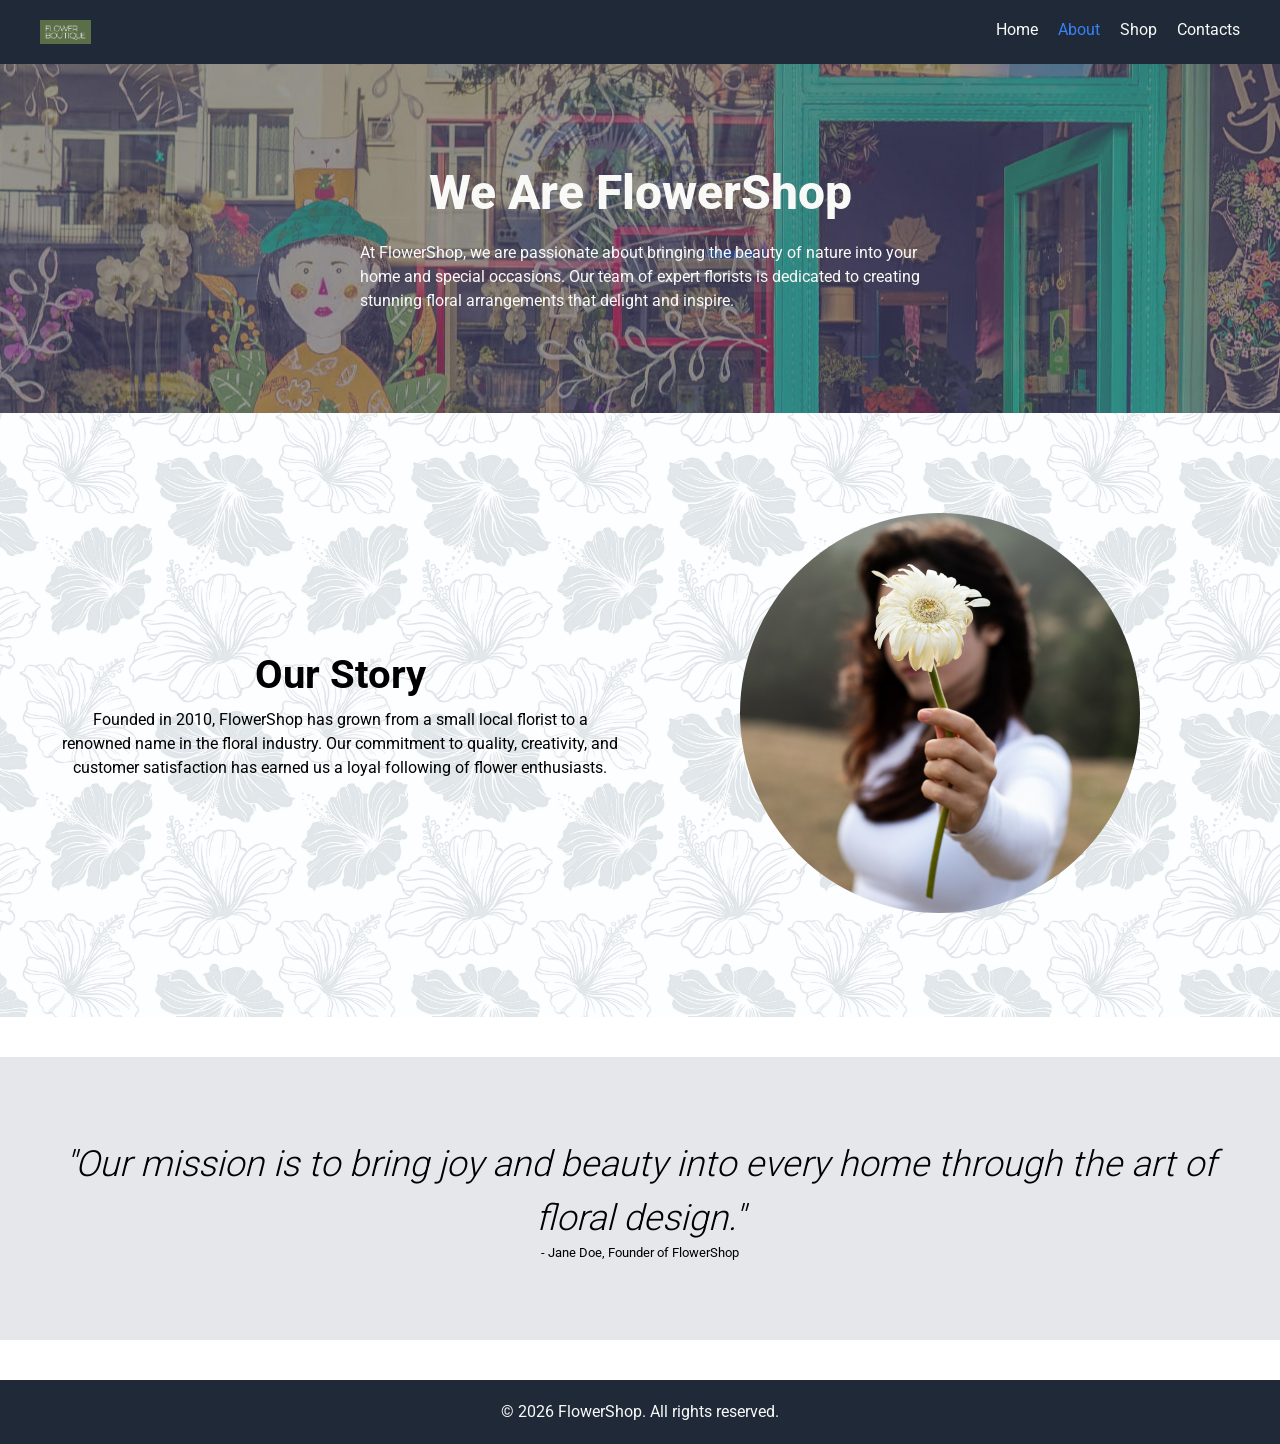
==== pages/about.html @ f0920a7b "Merge branch 'main' of https://github.com/andreadx95/flower-shop" ====
<!DOCTYPE html>
<html lang="en">

<head>
    <meta charset="UTF-8">
    <meta name="viewport" content="width=device-width, initial-scale=1.0">
    <link rel="stylesheet" href="../css/styles.css">
    <title>FlowerShop</title>
</head>

<body>
    <header>
        <nav class="d-flex space-between container">
            <div class="logo">
                <a href="../index.html"><img src="../images/logo.webp" alt="FlowerShop Logo"></a>
            </div>
            <input type="checkbox" id="menu-toggle" />
            <label for="menu-toggle" class="hamburger">
                ☰
            </label>
            <ul class="d-flex menu fade-in">
                <li><a href="../index.html">Home</a></li>
                <li><a href="about.html" class="active">About</a></li>
                <li><a href="shop.html">Shop</a></li>
                <li><a href="contacts.html">Contacts</a></li>
            </ul>
        </nav>
    </header>
    <main>
        <section class="hero hero__about">
            <div class="container d-flex space-between fade-in flex-wrap relative justify-center">
                <div class="col d-flex flex-column justify-center align-center">
                    <h1>We Are FlowerShop</h1>
                    <p>At FlowerShop, we are passionate about bringing the beauty of nature into your home and special
                        occasions. Our team of expert florists is dedicated to creating stunning floral arrangements
                        that
                        delight and inspire.</p>
                </div>
        </section>
        <section class="fade-in relative about__story">
            <div class="container d-flex align-center">
                <div class="col">
                    <h2>Our Story</h2>
                    <p>Founded in 2010, FlowerShop has grown from a small local florist to a renowned name in the floral
                        industry. Our commitment to quality, creativity, and customer satisfaction has earned us a loyal
                        following of flower enthusiasts.</p>
                </div>
                <div class="col">
                    <img class="border-radius-full tilt-in-fwd-tr" src="../images/test.jpg"
                        alt="Beautiful Flower Arrangement">
                </div>
            </div>

            </div>
        </section>
        <section class="fade-in relative quotes">
            <div class="container d-flex flex-column align-center">
                <p>"Our mission is to bring joy and beauty into every home through the art of floral design."</p>
                <small>- Jane Doe, Founder of FlowerShop</small>
            </div>
        </section>
    </main>
    <footer>
        <div class="container">
            <p>&copy; 2026 FlowerShop. All rights reserved.</p>
        </div>
    </footer>
</body>

</html>
---- css/styles.css ----
@import './utils.css';
@import './anims.css';

:root {
  /* Colors */
  --color-dark-bg: #1F2937;
  --color-light-text: #F9FAF8;
  --color-secondary-text: #E5E7EB;
  --color-button: #3882F6;
  --color-quote-bg: #E5E7EB;

  /* Font sizes */
  --fs-hero-main: 48px;
  --fs-hero-secondary: 18px;
  --fs-header-logo: 24px;
  --fs-info-header: 36px;
  --fs-quote: 36px;

  /* Font weights */
  --fw-extra-bold: 800;
  --fw-light: 300;
}

@font-face {
  font-family: 'Roboto';
  src: url('../fonts/roboto.woff2') format('woff2');
  font-style: normal;
}

/* Reset */
* {
  margin: 0;
  padding: 0;
  box-sizing: border-box;
}

html, body {
  height: 100%;
  font-family: 'Roboto', sans-serif;
}

p {
  line-height: 1.5;
}

body {
  display: flex;
  flex-direction: column;
}

main {
  flex: 1;
}

.logo img {
  height: 24px;
  width: auto;
  display: block;
}
h1 { font-size: 48px; }
h2 { font-size: 40px; }
h3 { font-size: 32px; }
h4 { font-size: 24px; }
h5 { font-size: 20px; }
h6 { font-size: 18px; }

@media (max-width: 768px) {
  h1 { font-size: 36px; }
  h2 { font-size: 30px; }
  h3 { font-size: 24px; }
  h4 { font-size: 20px; }
  h5 { font-size: 18px; }
  h6 { font-size: 16px; }
}

h1,h2,h3,h4,h5,h6 {
  margin-bottom: 10px;
}

header {
  background-color: var(--color-dark-bg);
  color: var(--color-light-text);
  padding: 20px 30px;
  position: sticky;
  top: 0;
  z-index: 999;
}

footer {
  background-color: var(--color-dark-bg);
  color: var(--color-light-text);
  text-align: center;
  padding: 20px;
}

img {
  max-width: 100%;
  height: auto;
}

button, .btn {
  background: var(--color-button);
  padding: 10px 30px;
  border-radius: 20px;
  color: white;
  border: 0;
  font-weight: bold;
  cursor: pointer;
}

button:hover, .btn:hover {
  background: #2a6ad1;
}

button.outline, .btn.outline {
  background: transparent;
  border: 2px solid white ;
  color: white;
}


nav .menu {
    list-style: none;
    gap: 20px;
    color: var(--color-light-text);
}

nav .menu a {
    text-decoration: none;
    color: var(--color-light-text);
}

nav .menu a.active {
    text-decoration: none;
    color: var(--color-button);
}

nav .menu a:hover {
    text-decoration: underline;
    color: var(--color-button);
}

nav .menu li {
    padding: 10px 0;
}

/* Mobile Nav */
nav {
  position: relative;
}

#menu-toggle {
  display: none;
}

.hamburger {
  font-size: 20px;
  cursor: pointer;
  display: inline-block;
}

nav .menu {
  padding: 0;
  margin: 0;
  display: none;
}

nav #menu-toggle:checked ~ .menu {
  display: block;
  width: 100%;
  position: absolute;
  left: 0;
  top: 150%;
  background: #0000005c;
  backdrop-filter: blur(20px);
  padding: 30px;
  z-index: 999;
  border-radius: 20px;
}

@media (min-width: 769px) {
  nav .menu {
    display: flex;
    gap: 20px;
  }
  .hamburger {
    display: none;
  }

  nav .menu li {
  padding: 0px;

}
}

section {
  padding: 80px 0;
  overflow: hidden; /* Temporary fix for overflow issues */
}


.call-to-action {
  background-color: var(--color-button);
  color: white;
  text-align: center;
  padding: 20px 50px;
  border-radius: 10px;
  margin: 40px auto;
}

.call-to-action .container {
  padding: 0px 10%;
}


.quotes {
  background-color: var(--color-quote-bg);
  margin: 40px 0;
}

.quotes p {
  font-size: var(--fs-quote);
  font-style: italic;
  text-align: center;
  font-weight: var(--fw-light);
}

.hero {
  background-color: var(--color-dark-bg);
  color: var(--color-light-text);
}

.hero img {
  width: 380px;
  height: 220px;
  object-fit: cover;
  border-radius: 10px;
}

.hero h1{
  font-size: var(--fs-hero-main);
  font-weight: var(--fw-extra-bold);
  margin-bottom: 20px;  
}

.hero__about {
 background-image: url('../images/about.jpg');
  background-position: center;
  background-attachment: fixed;
}

.hero__shop {
  background-image: url('../images/mainbanner.webp');
  background-attachment: fixed;
  background-position: 0% 75%;
}

.hero__shop input[type="text"] {
  padding: 20px;
  width: 100%;
  border-radius: 30px;
  border: 0;
  margin-top: 30px;
  font-size: 1rem;
  background: #fff8;
  transform: scale(1);
  transition: all 0.3s ease;
}

.hero__shop input[type="text"]:focus {
  outline: none;
  background: #fff;
  transform: scale(1.2);
  transition: all 0.3s ease;
}

.product-card {
  flex: 0 0 200px;
  text-align: center;
}

.product-card img {
  width: 200px;
  height: 200px;
  object-fit: cover;
  border-radius: 8px;
  margin-bottom: 10px;
}

.product-card a {
    text-decoration: none;
}

.product-quantity {
  padding: 7px;
  border-radius: 14px;
  border: 1px solid #ccc;
}

@media (max-width: 768px) {
  .product-card {
    flex: 0 0 calc(50% - 15px); 
  }
}

.product-price {
  color: var(--color-button);
  font-size: 1.2rem;
  margin: 10px 0;
}
.faq-item {
  margin-bottom: 10px;
  border: 1px solid #ddd;
  border-radius: 8px;
  overflow: hidden;
  background: #fff;
}

.faq-item input {
  display: none;
}

.faq-title {
  display: block;
  padding: 14px;
  cursor: pointer;
  font-weight: 600;
  background: #f3f3f3;
}

.faq-content {
  max-height: 0;
  overflow: hidden;
  transition: max-height 0.3s ease;
  padding: 0 14px;
}

.faq-item input:checked ~ .faq-content {
  max-height: 300px;
  padding: 14px;
}

.about__story {
  text-align: center;
  background: url(../images/pattern.webp);
  background-size: 20%;
}
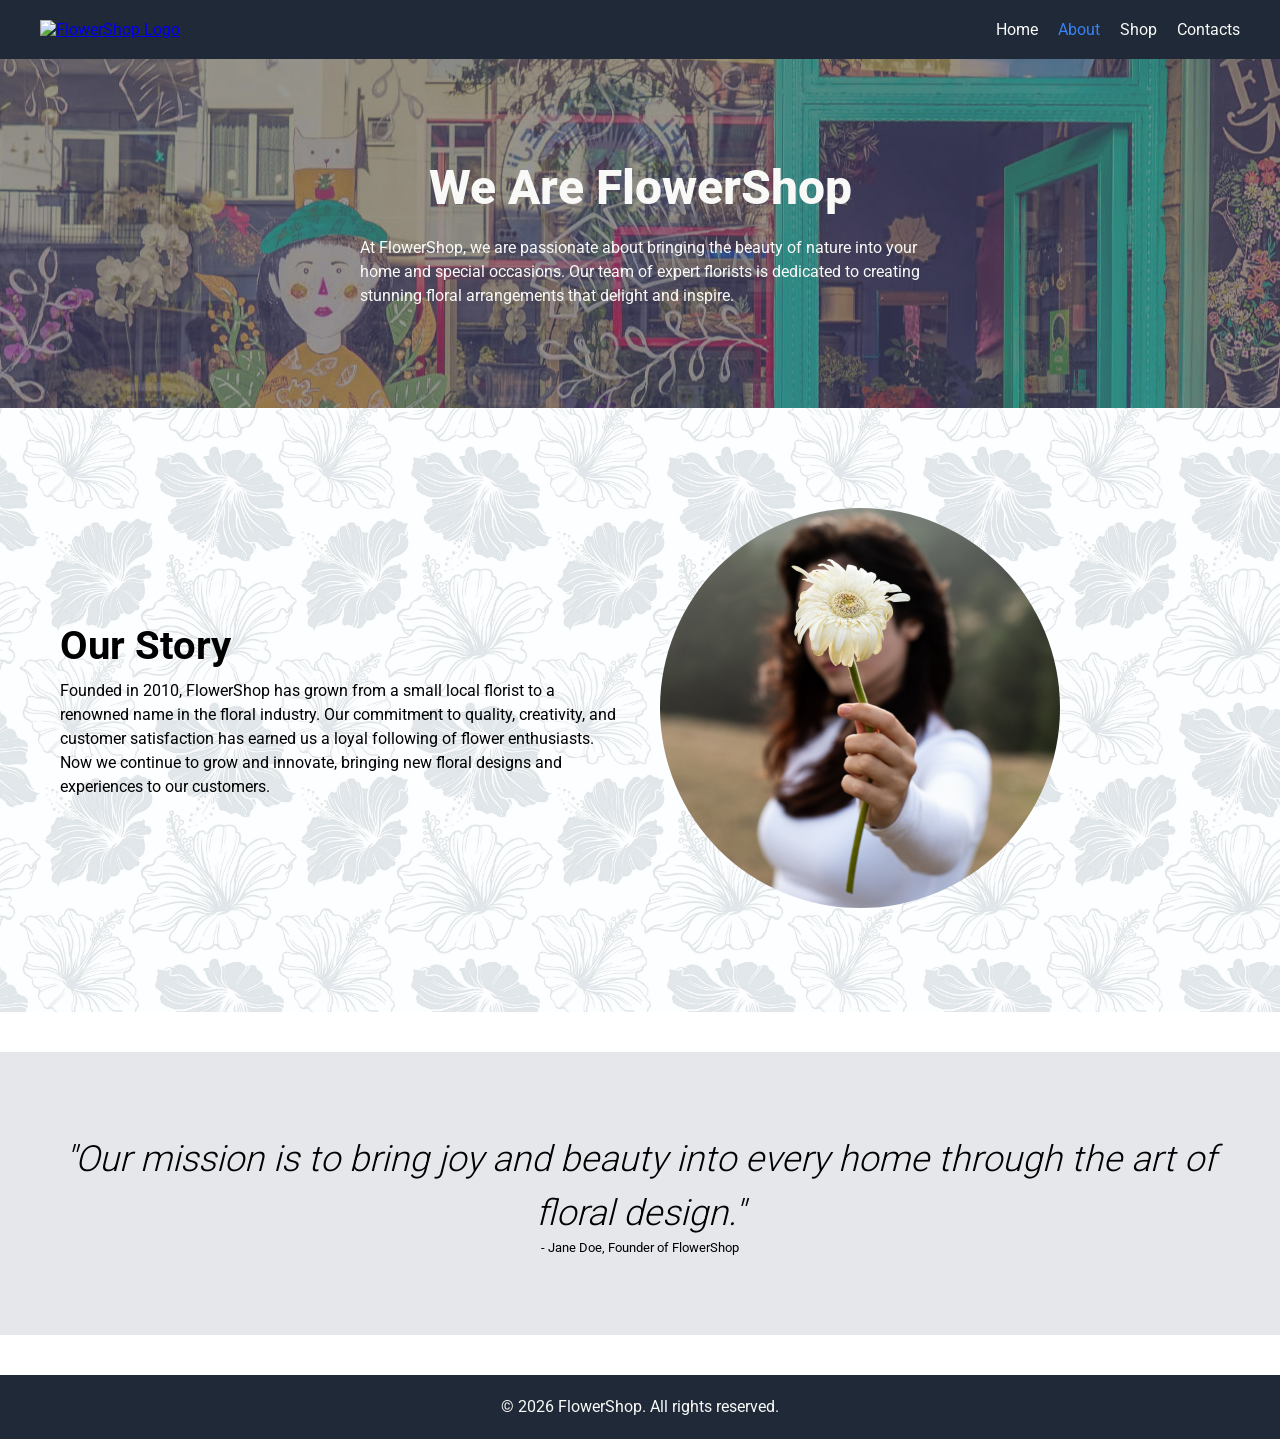
==== commit 4992d112: "Remove center alignment from about story section and update content for improved narrative flow" ====
--- a/pages/about.html
+++ b/pages/about.html
@@ -12,7 +12,7 @@
     <header>
         <nav class="d-flex space-between container">
             <div class="logo">
-                <a href="../index.html"><img src="../images/logo.webp" alt="FlowerShop Logo"></a>
+                <a href="../index.html"><img src="../images/logo.png" alt="FlowerShop Logo"></a>
             </div>
             <input type="checkbox" id="menu-toggle" />
             <label for="menu-toggle" class="hamburger">
@@ -35,6 +35,7 @@
                         occasions. Our team of expert florists is dedicated to creating stunning floral arrangements
                         that
                         delight and inspire.</p>
+
                 </div>
         </section>
         <section class="fade-in relative about__story">
@@ -44,6 +45,9 @@
                     <p>Founded in 2010, FlowerShop has grown from a small local florist to a renowned name in the floral
                         industry. Our commitment to quality, creativity, and customer satisfaction has earned us a loyal
                         following of flower enthusiasts.</p>
+
+                    <p>Now we continue to grow and innovate, bringing new floral designs and experiences to our
+                        customers.</p>
                 </div>
                 <div class="col">
                     <img class="border-radius-full tilt-in-fwd-tr" src="../images/test.jpg"
--- a/css/styles.css
+++ b/css/styles.css
@@ -52,11 +52,6 @@
   flex: 1;
 }
 
-.logo img {
-  height: 24px;
-  width: auto;
-  display: block;
-}
 h1 { font-size: 48px; }
 h2 { font-size: 40px; }
 h3 { font-size: 32px; }
@@ -230,13 +225,6 @@
   color: var(--color-light-text);
 }
 
-.hero img {
-  width: 380px;
-  height: 220px;
-  object-fit: cover;
-  border-radius: 10px;
-}
-
 .hero h1{
   font-size: var(--fs-hero-main);
   font-weight: var(--fw-extra-bold);
@@ -275,16 +263,7 @@
 }
 
 .product-card {
-  flex: 0 0 200px;
-  text-align: center;
-}
-
-.product-card img {
-  width: 200px;
-  height: 200px;
-  object-fit: cover;
-  border-radius: 8px;
-  margin-bottom: 10px;
+    flex: 0 0 calc(25% - 15px); 
 }
 
 .product-card a {
@@ -341,7 +320,6 @@
 }
 
 .about__story {
-  text-align: center;
   background: url(../images/pattern.webp);
   background-size: 20%;
 }
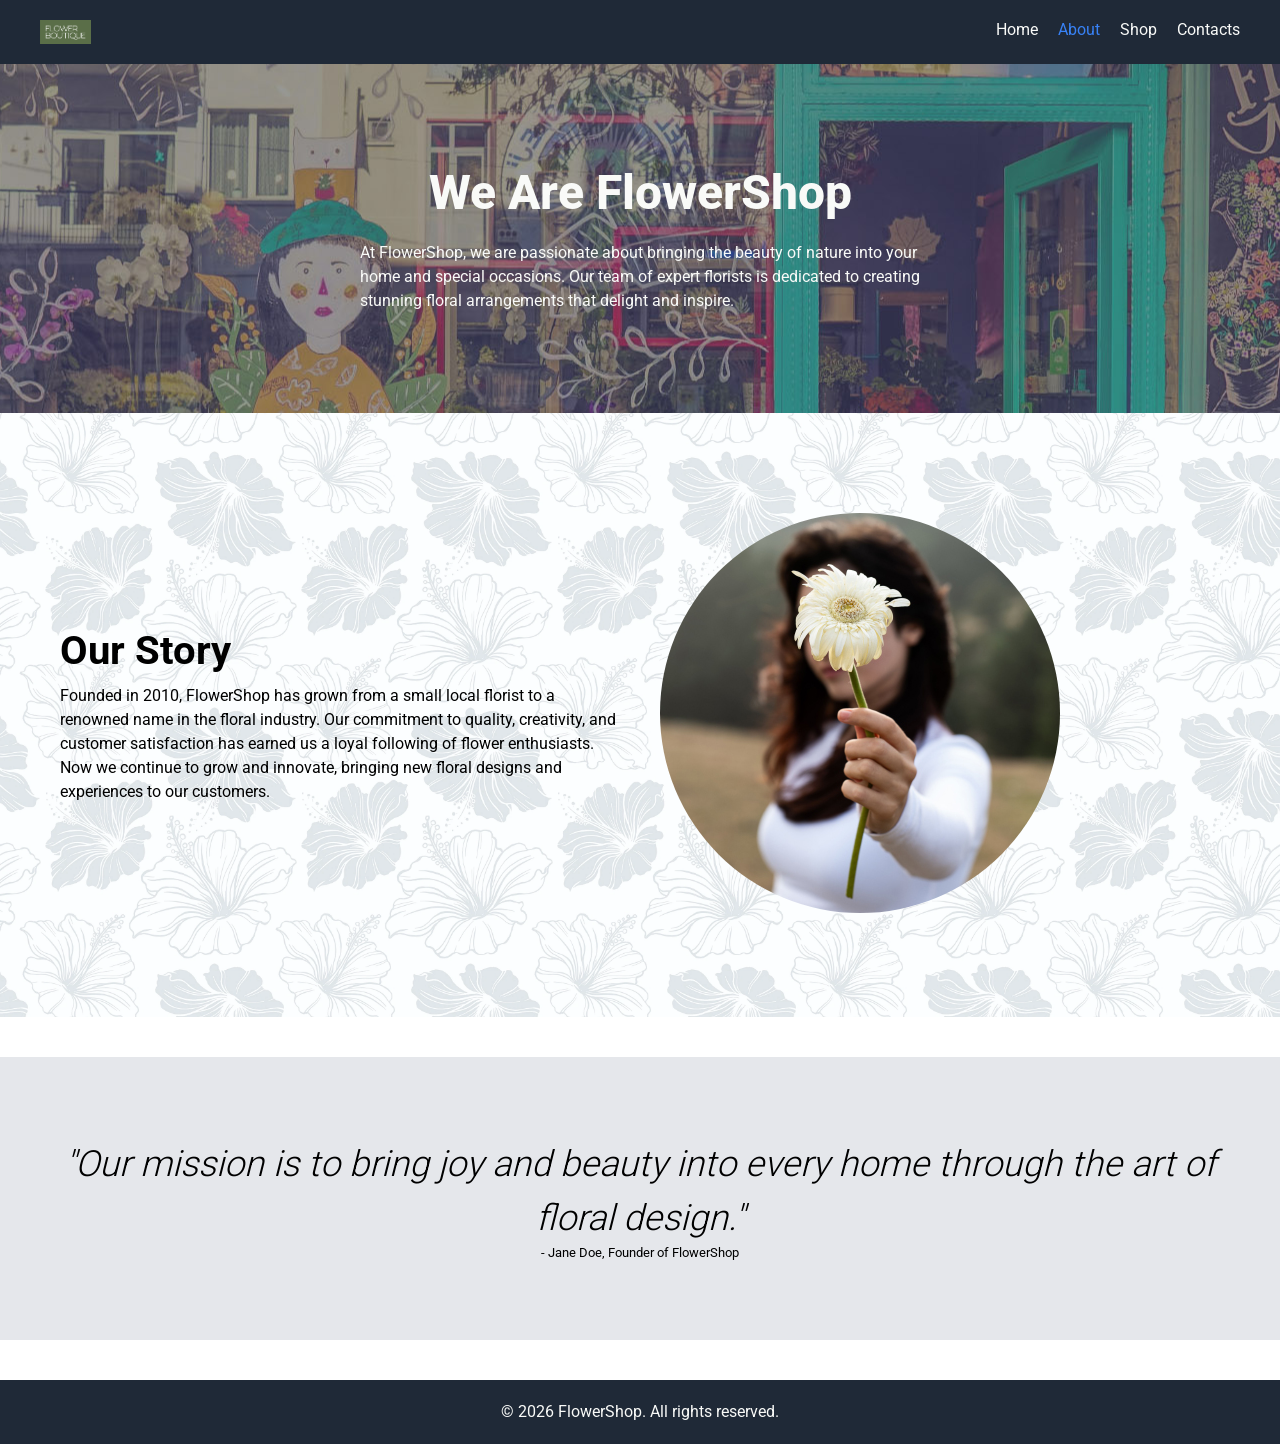
==== commit a0f22a03: "Merge branch 'main' of https://github.com/andreadx95/flower-shop" ====
--- a/pages/about.html
+++ b/pages/about.html
@@ -12,7 +12,7 @@
     <header>
         <nav class="d-flex space-between container">
             <div class="logo">
-                <a href="../index.html"><img src="../images/logo.png" alt="FlowerShop Logo"></a>
+                <a href="../index.html"><img src="../images/logo.webp" alt="FlowerShop Logo"></a>
             </div>
             <input type="checkbox" id="menu-toggle" />
             <label for="menu-toggle" class="hamburger">
--- a/css/styles.css
+++ b/css/styles.css
@@ -52,6 +52,11 @@
   flex: 1;
 }
 
+.logo img {
+  height: 24px;
+  width: auto;
+  display: block;
+}
 h1 { font-size: 48px; }
 h2 { font-size: 40px; }
 h3 { font-size: 32px; }
@@ -225,6 +230,13 @@
   color: var(--color-light-text);
 }
 
+.hero img {
+  width: 380px;
+  height: 220px;
+  object-fit: cover;
+  border-radius: 10px;
+}
+
 .hero h1{
   font-size: var(--fs-hero-main);
   font-weight: var(--fw-extra-bold);
@@ -263,7 +275,16 @@
 }
 
 .product-card {
-    flex: 0 0 calc(25% - 15px); 
+  flex: 0 0 200px;
+  text-align: center;
+}
+
+.product-card img {
+  width: 200px;
+  height: 200px;
+  object-fit: cover;
+  border-radius: 8px;
+  margin-bottom: 10px;
 }
 
 .product-card a {
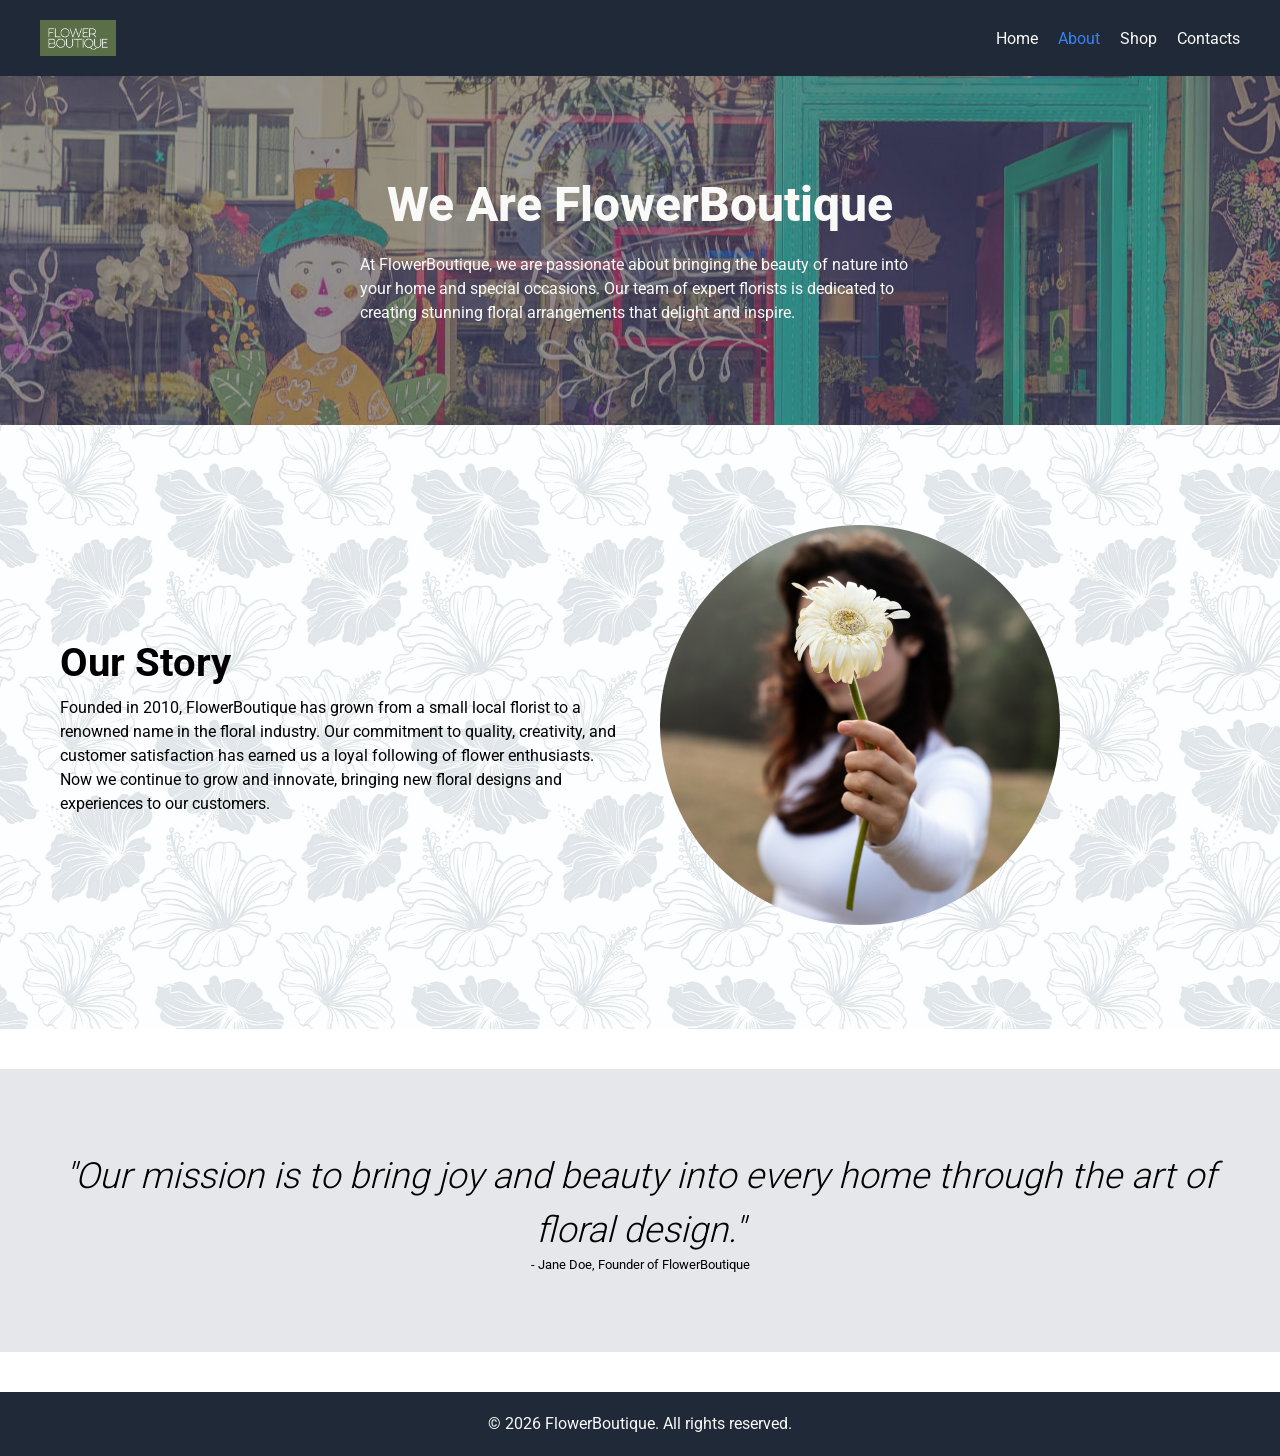
==== commit 1ed35a5a: "flowershop name I have changed the name of the shop from flower shop to flower boutique as the logo " ====
--- a/pages/about.html
+++ b/pages/about.html
@@ -5,14 +5,14 @@
     <meta charset="UTF-8">
     <meta name="viewport" content="width=device-width, initial-scale=1.0">
     <link rel="stylesheet" href="../css/styles.css">
-    <title>FlowerShop</title>
+    <title>FlowerBoutique</title>
 </head>
 
 <body>
     <header>
         <nav class="d-flex space-between container">
             <div class="logo">
-                <a href="../index.html"><img src="../images/logo.webp" alt="FlowerShop Logo"></a>
+                <a href="../index.html"><img src="../images/logo.webp" alt="FlowerBoutique Logo"></a>
             </div>
             <input type="checkbox" id="menu-toggle" />
             <label for="menu-toggle" class="hamburger">
@@ -30,8 +30,8 @@
         <section class="hero hero__about">
             <div class="container d-flex space-between fade-in flex-wrap relative justify-center">
                 <div class="col d-flex flex-column justify-center align-center">
-                    <h1>We Are FlowerShop</h1>
-                    <p>At FlowerShop, we are passionate about bringing the beauty of nature into your home and special
+                    <h1>We Are FlowerBoutique</h1>
+                    <p>At FlowerBoutique, we are passionate about bringing the beauty of nature into your home and special
                         occasions. Our team of expert florists is dedicated to creating stunning floral arrangements
                         that
                         delight and inspire.</p>
@@ -42,7 +42,7 @@
             <div class="container d-flex align-center">
                 <div class="col">
                     <h2>Our Story</h2>
-                    <p>Founded in 2010, FlowerShop has grown from a small local florist to a renowned name in the floral
+                    <p>Founded in 2010, FlowerBoutique has grown from a small local florist to a renowned name in the floral
                         industry. Our commitment to quality, creativity, and customer satisfaction has earned us a loyal
                         following of flower enthusiasts.</p>
 
@@ -60,13 +60,13 @@
         <section class="fade-in relative quotes">
             <div class="container d-flex flex-column align-center">
                 <p>"Our mission is to bring joy and beauty into every home through the art of floral design."</p>
-                <small>- Jane Doe, Founder of FlowerShop</small>
+                <small>- Jane Doe, Founder of FlowerBoutique</small>
             </div>
         </section>
     </main>
     <footer>
         <div class="container">
-            <p>&copy; 2026 FlowerShop. All rights reserved.</p>
+            <p>&copy; 2026 FlowerBoutique. All rights reserved.</p>
         </div>
     </footer>
 </body>
--- a/css/styles.css
+++ b/css/styles.css
@@ -53,7 +53,7 @@
 }
 
 .logo img {
-  height: 24px;
+  height: 36px;
   width: auto;
   display: block;
 }
@@ -118,6 +118,9 @@
   color: white;
 }
 
+nav {
+  align-items: center;
+}
 
 nav .menu {
     list-style: none;
@@ -289,6 +292,7 @@
 
 .product-card a {
     text-decoration: none;
+    color: black;
 }
 
 .product-quantity {
@@ -343,4 +347,7 @@
 .about__story {
   background: url(../images/pattern.webp);
   background-size: 20%;
+}
+.section-tight {
+  padding: 20px 0;
 }
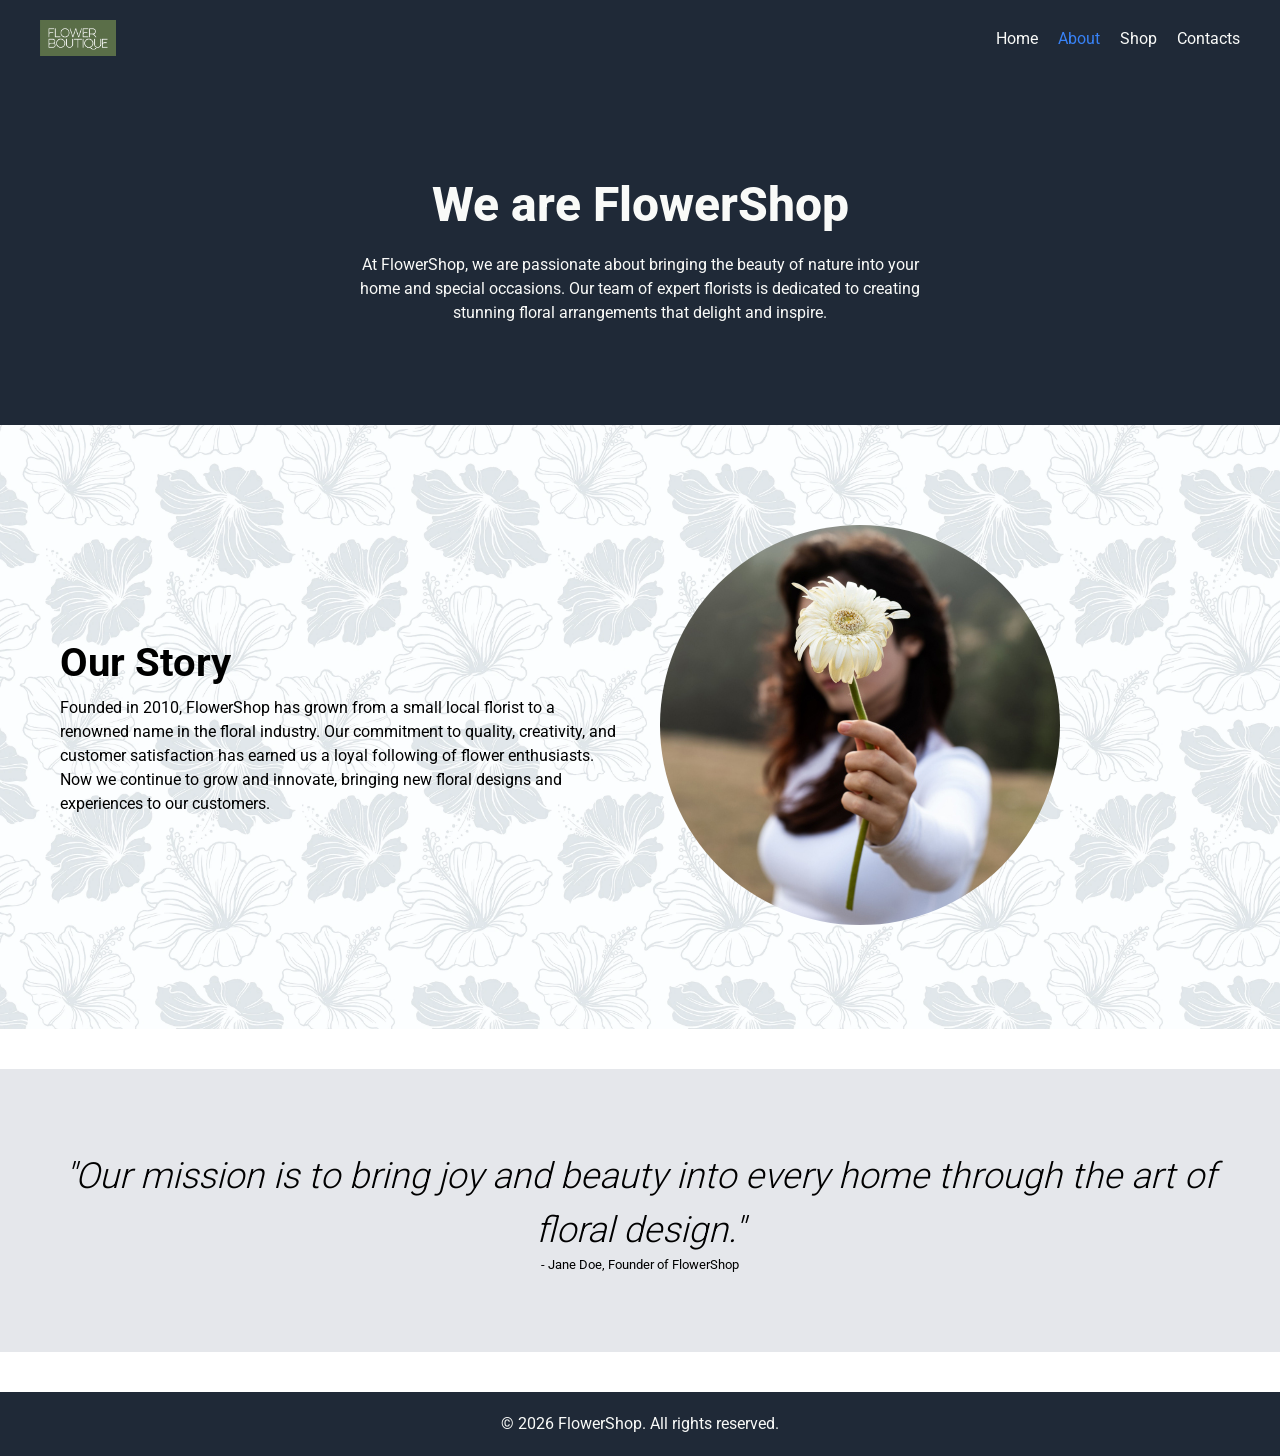
==== commit e8383354: "Update hero sections in about and shop pages for improved content presentation" ====
--- a/pages/about.html
+++ b/pages/about.html
@@ -5,14 +5,14 @@
     <meta charset="UTF-8">
     <meta name="viewport" content="width=device-width, initial-scale=1.0">
     <link rel="stylesheet" href="../css/styles.css">
-    <title>FlowerBoutique</title>
+    <title>FlowerShop</title>
 </head>
 
 <body>
     <header>
         <nav class="d-flex space-between container">
             <div class="logo">
-                <a href="../index.html"><img src="../images/logo.webp" alt="FlowerBoutique Logo"></a>
+                <a href="../index.html"><img src="../images/logo.webp" alt="FlowerShop Logo"></a>
             </div>
             <input type="checkbox" id="menu-toggle" />
             <label for="menu-toggle" class="hamburger">
@@ -30,8 +30,10 @@
         <section class="hero hero__about">
             <div class="container d-flex space-between fade-in flex-wrap relative justify-center">
                 <div class="col d-flex flex-column justify-center align-center">
-                    <h1>We Are FlowerBoutique</h1>
-                    <p>At FlowerBoutique, we are passionate about bringing the beauty of nature into your home and special
+                    <h1>We are FlowerShop</h1>
+                    <p style="text-align: center;">At FlowerShop, we are passionate about bringing the beauty of
+                        nature
+                        into your home and special
                         occasions. Our team of expert florists is dedicated to creating stunning floral arrangements
                         that
                         delight and inspire.</p>
@@ -42,7 +44,7 @@
             <div class="container d-flex align-center">
                 <div class="col">
                     <h2>Our Story</h2>
-                    <p>Founded in 2010, FlowerBoutique has grown from a small local florist to a renowned name in the floral
+                    <p>Founded in 2010, FlowerShop has grown from a small local florist to a renowned name in the floral
                         industry. Our commitment to quality, creativity, and customer satisfaction has earned us a loyal
                         following of flower enthusiasts.</p>
 
@@ -60,13 +62,13 @@
         <section class="fade-in relative quotes">
             <div class="container d-flex flex-column align-center">
                 <p>"Our mission is to bring joy and beauty into every home through the art of floral design."</p>
-                <small>- Jane Doe, Founder of FlowerBoutique</small>
+                <small>- Jane Doe, Founder of FlowerShop</small>
             </div>
         </section>
     </main>
     <footer>
         <div class="container">
-            <p>&copy; 2026 FlowerBoutique. All rights reserved.</p>
+            <p>&copy; 2026 FlowerShop. All rights reserved.</p>
         </div>
     </footer>
 </body>
--- a/css/styles.css
+++ b/css/styles.css
@@ -246,11 +246,11 @@
   margin-bottom: 20px;  
 }
 
-.hero__about {
+/* .hero__about {
  background-image: url('../images/about.jpg');
   background-position: center;
   background-attachment: fixed;
-}
+} */
 
 .hero__shop {
   background-image: url('../images/mainbanner.webp');
@@ -347,7 +347,4 @@
 .about__story {
   background: url(../images/pattern.webp);
   background-size: 20%;
-}
-.section-tight {
-  padding: 20px 0;
 }
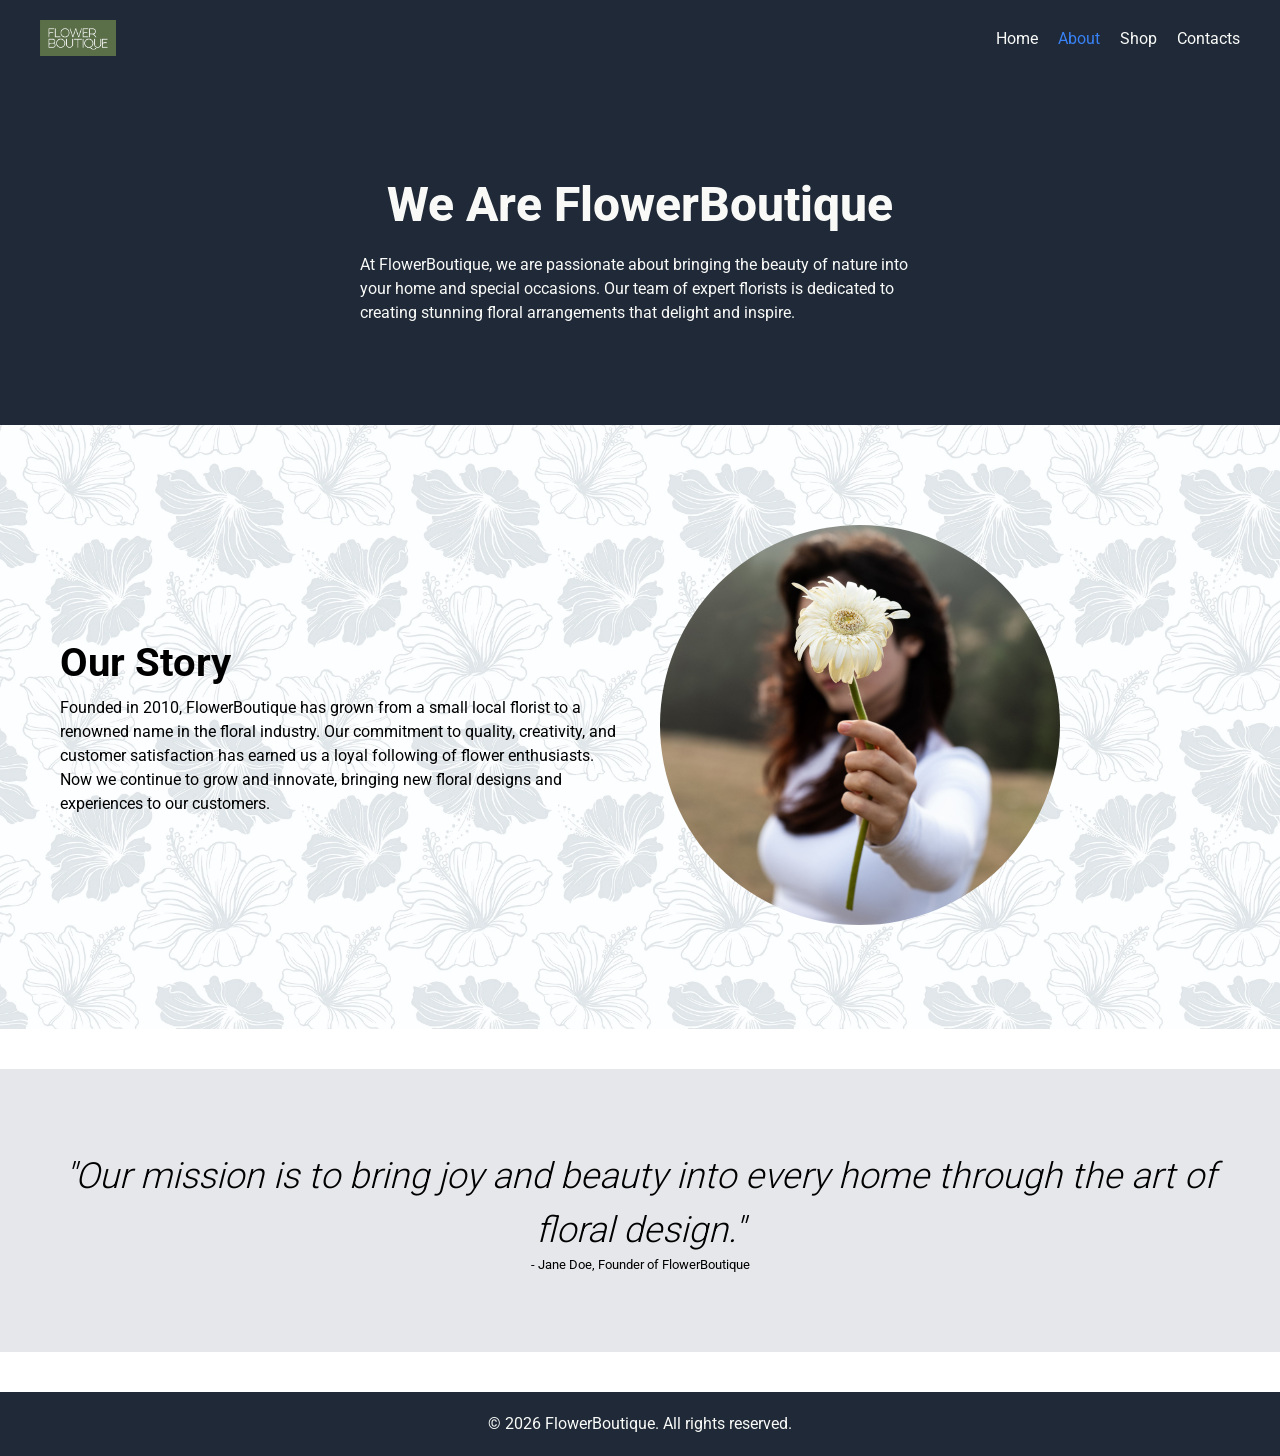
==== commit 67f39280: "Merge branch 'main' of https://github.com/andreadx95/flower-shop" ====
--- a/pages/about.html
+++ b/pages/about.html
@@ -5,14 +5,14 @@
     <meta charset="UTF-8">
     <meta name="viewport" content="width=device-width, initial-scale=1.0">
     <link rel="stylesheet" href="../css/styles.css">
-    <title>FlowerShop</title>
+    <title>FlowerBoutique</title>
 </head>
 
 <body>
     <header>
         <nav class="d-flex space-between container">
             <div class="logo">
-                <a href="../index.html"><img src="../images/logo.webp" alt="FlowerShop Logo"></a>
+                <a href="../index.html"><img src="../images/logo.webp" alt="FlowerBoutique Logo"></a>
             </div>
             <input type="checkbox" id="menu-toggle" />
             <label for="menu-toggle" class="hamburger">
@@ -30,10 +30,9 @@
         <section class="hero hero__about">
             <div class="container d-flex space-between fade-in flex-wrap relative justify-center">
                 <div class="col d-flex flex-column justify-center align-center">
-                    <h1>We are FlowerShop</h1>
-                    <p style="text-align: center;">At FlowerShop, we are passionate about bringing the beauty of
-                        nature
-                        into your home and special
+                    <h1>We Are FlowerBoutique</h1>
+                    <p>At FlowerBoutique, we are passionate about bringing the beauty of nature into your home and
+                        special
                         occasions. Our team of expert florists is dedicated to creating stunning floral arrangements
                         that
                         delight and inspire.</p>
@@ -44,7 +43,8 @@
             <div class="container d-flex align-center">
                 <div class="col">
                     <h2>Our Story</h2>
-                    <p>Founded in 2010, FlowerShop has grown from a small local florist to a renowned name in the floral
+                    <p>Founded in 2010, FlowerBoutique has grown from a small local florist to a renowned name in the
+                        floral
                         industry. Our commitment to quality, creativity, and customer satisfaction has earned us a loyal
                         following of flower enthusiasts.</p>
 
@@ -62,13 +62,13 @@
         <section class="fade-in relative quotes">
             <div class="container d-flex flex-column align-center">
                 <p>"Our mission is to bring joy and beauty into every home through the art of floral design."</p>
-                <small>- Jane Doe, Founder of FlowerShop</small>
+                <small>- Jane Doe, Founder of FlowerBoutique</small>
             </div>
         </section>
     </main>
     <footer>
         <div class="container">
-            <p>&copy; 2026 FlowerShop. All rights reserved.</p>
+            <p>&copy; 2026 FlowerBoutique. All rights reserved.</p>
         </div>
     </footer>
 </body>
--- a/css/styles.css
+++ b/css/styles.css
@@ -347,4 +347,7 @@
 .about__story {
   background: url(../images/pattern.webp);
   background-size: 20%;
+}
+.section-tight {
+  padding: 20px 0;
 }
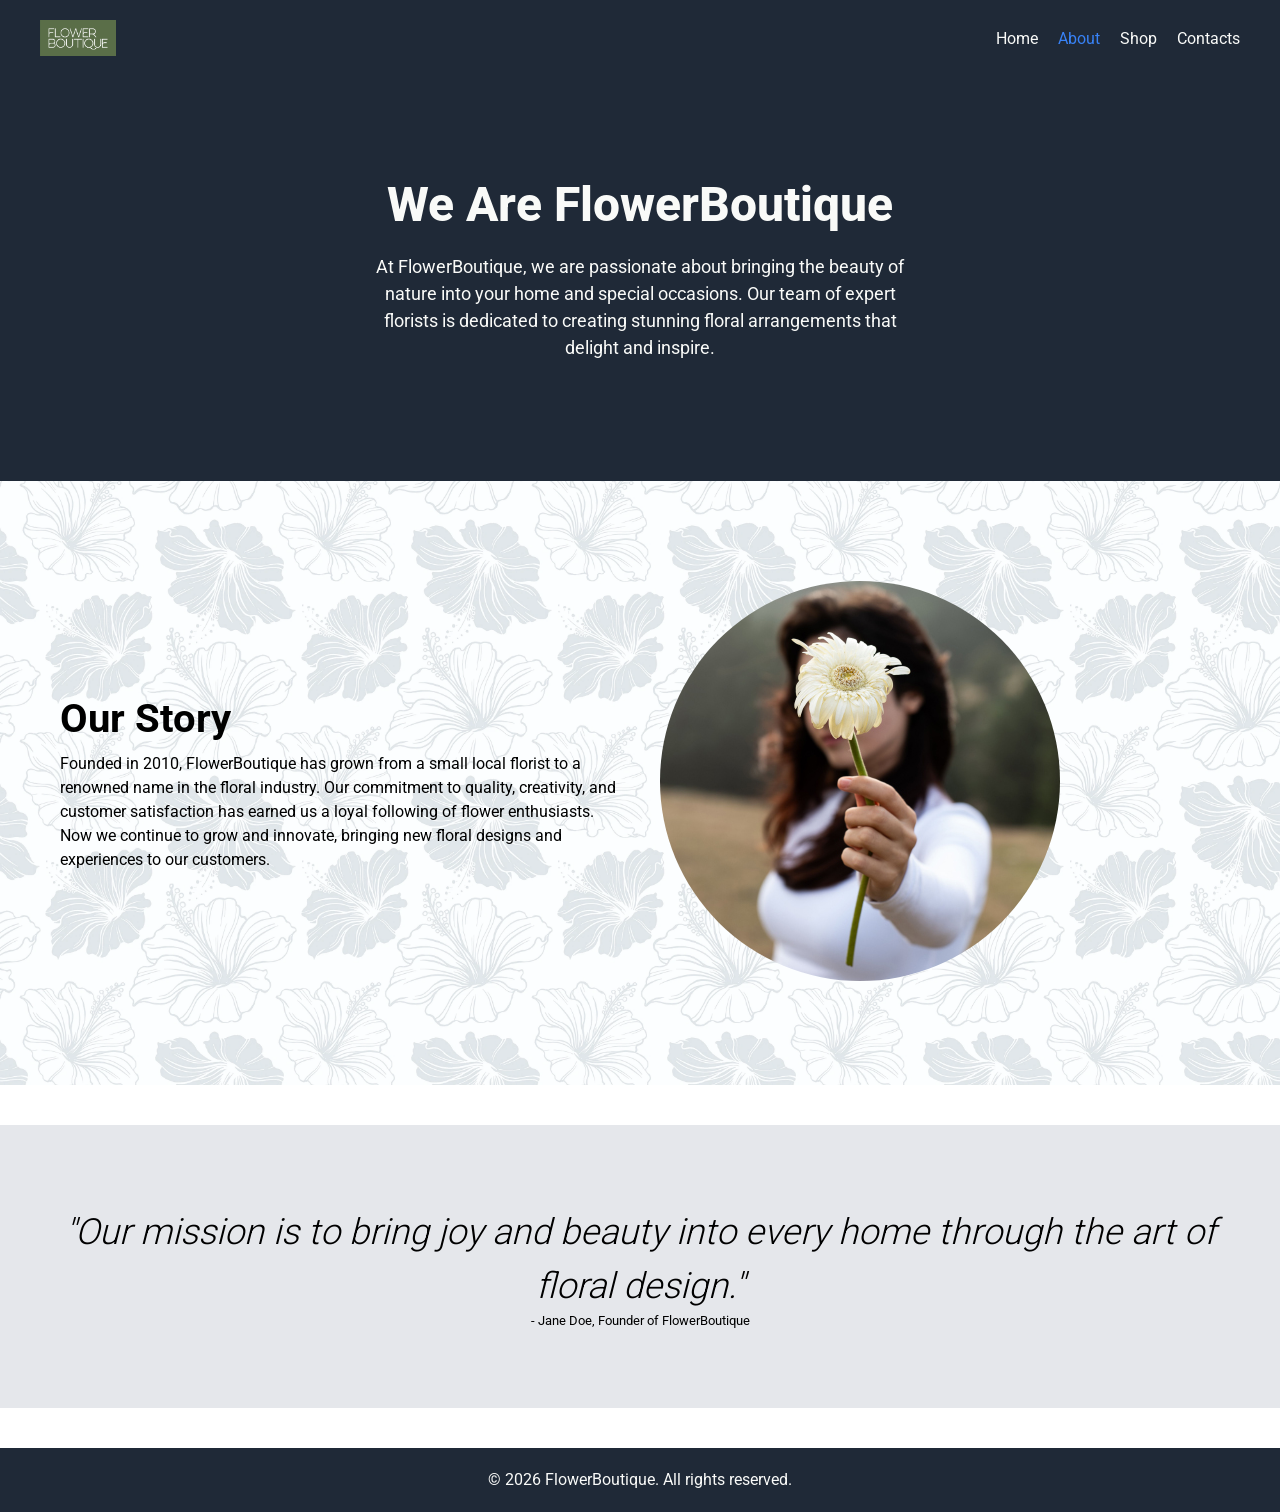
==== commit 41ab248f: "Center text alignment in about section description for improved readability" ====
--- a/pages/about.html
+++ b/pages/about.html
@@ -31,7 +31,8 @@
             <div class="container d-flex space-between fade-in flex-wrap relative justify-center">
                 <div class="col d-flex flex-column justify-center align-center">
                     <h1>We Are FlowerBoutique</h1>
-                    <p>At FlowerBoutique, we are passionate about bringing the beauty of nature into your home and
+                    <p style="text-align: center;">At FlowerBoutique, we are passionate about bringing the beauty of
+                        nature into your home and
                         special
                         occasions. Our team of expert florists is dedicated to creating stunning floral arrangements
                         that
--- a/css/styles.css
+++ b/css/styles.css
@@ -246,6 +246,11 @@
   margin-bottom: 20px;  
 }
 
+.hero p{
+  font-size: var(--fs-hero-secondary);
+  margin-bottom: 20px;
+}
+
 /* .hero__about {
  background-image: url('../images/about.jpg');
   background-position: center;
